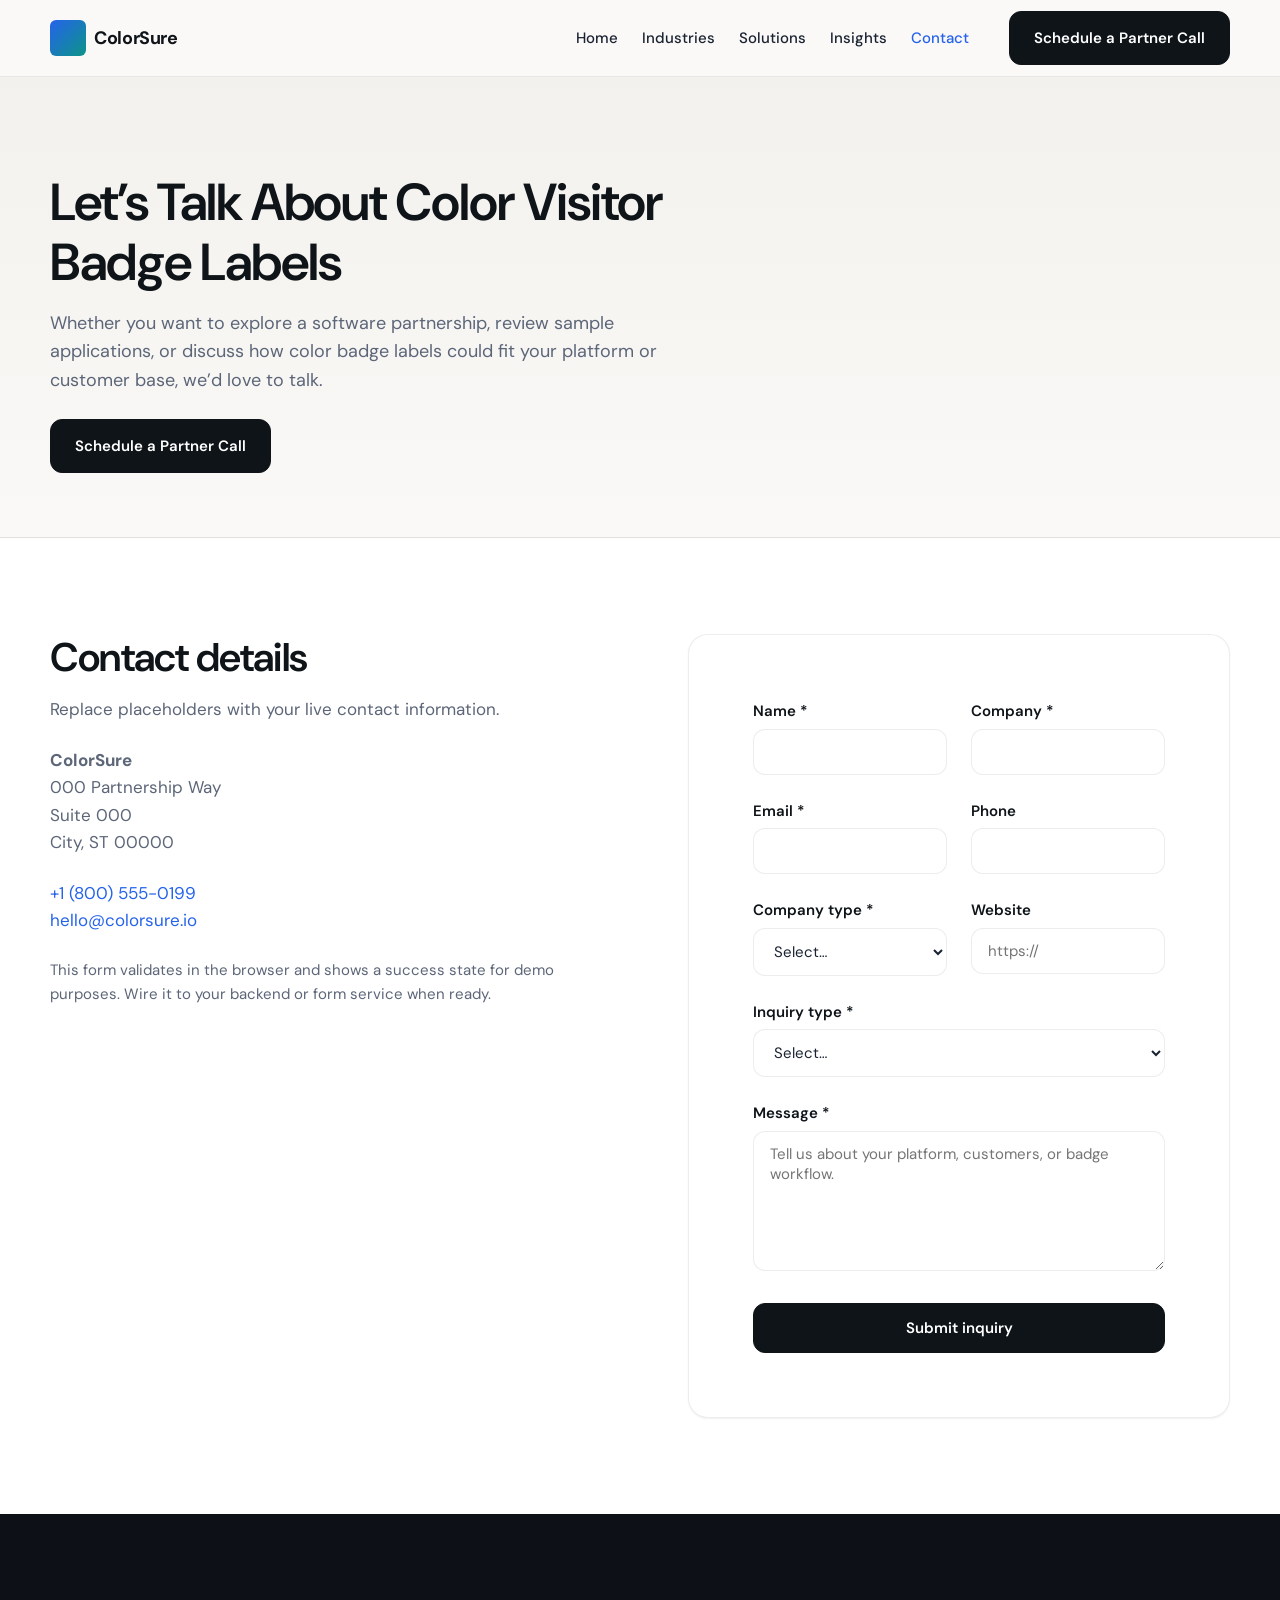
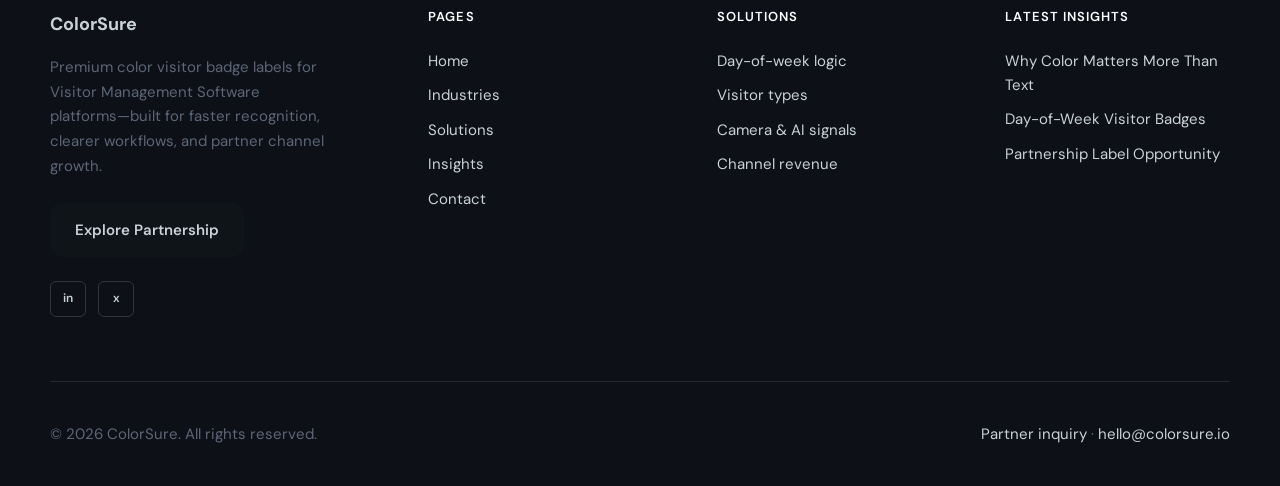
==== contact.html @ 21e8cbcf "Initial commit: static site (colorsure.io) Made-with: Cursor" ====
<!DOCTYPE html>
<html lang="en">
<head>
  <meta charset="UTF-8">
  <meta name="viewport" content="width=device-width, initial-scale=1.0">
  <title>Contact — Visitor Badge Partnership Inquiry | ColorSure</title>
  <meta name="description" content="Contact ColorSure about color visitor badge labels, software partnerships, demos, and sample requests.">
  <meta property="og:title" content="Contact — ColorSure">
  <meta property="og:description" content="Schedule a partner call or request sample concepts for color visitor badge labels.">
  <meta property="og:type" content="website">
  <link rel="preconnect" href="https://fonts.googleapis.com">
  <link rel="preconnect" href="https://fonts.gstatic.com" crossorigin>
  <link href="https://fonts.googleapis.com/css2?family=DM+Sans:ital,opsz,wght@0,9..40,400;0,9..40,500;0,9..40,600;0,9..40,700&display=swap" rel="stylesheet">
  <link rel="stylesheet" href="assets/css/styles.css">
</head>
<body>
  <header class="site-header">
    <div class="site-header__inner">
      <a href="index.html" class="logo" aria-label="ColorSure home">
        <span class="logo__mark" aria-hidden="true"></span>
        ColorSure
      </a>
      <button type="button" class="nav-toggle" aria-expanded="false" aria-controls="site-nav" aria-label="Open menu">
        <span class="nav-toggle__bars"><span class="nav-toggle__bar"></span></span>
      </button>
      <nav id="site-nav" class="nav" aria-label="Primary">
        <ul class="nav__list">
          <li><a href="index.html" class="nav__link">Home</a></li>
          <li><a href="industries.html" class="nav__link">Industries</a></li>
          <li><a href="solutions.html" class="nav__link">Solutions</a></li>
          <li><a href="insights.html" class="nav__link">Insights</a></li>
          <li><a href="contact.html" class="nav__link" aria-current="page">Contact</a></li>
        </ul>
        <div class="nav__cta">
          <a href="contact.html" class="btn btn--primary">Schedule a Partner Call</a>
        </div>
      </nav>
    </div>
  </header>

  <main>
    <section class="page-hero" aria-labelledby="page-title">
      <div class="container">
        <h1 id="page-title">Let’s Talk About Color Visitor Badge Labels</h1>
        <p class="lead">Whether you want to explore a software partnership, review sample applications, or discuss how color badge labels could fit your platform or customer base, we’d love to talk.</p>
        <a href="#contact-form" class="btn btn--primary">Schedule a Partner Call</a>
      </div>
    </section>

    <section class="section section--surface" aria-labelledby="form-heading">
      <div class="container split" style="align-items:start;">
        <div class="reveal">
          <h2 id="form-heading" class="h3" style="font-size:var(--text-h2);">Contact details</h2>
          <p class="muted">Replace placeholders with your live contact information.</p>
          <p><strong>ColorSure</strong><br>
          000 Partnership Way<br>
          Suite 000<br>
          City, ST 00000</p>
          <p><a href="tel:+18005550199">+1 (800) 555-0199</a><br>
          <a href="mailto:hello@colorsure.io">hello@colorsure.io</a></p>
          <p class="muted" style="font-size:var(--text-small);">This form validates in the browser and shows a success state for demo purposes. Wire it to your backend or form service when ready.</p>
        </div>
        <div class="reveal">
          <!-- REPLACEABLE: form endpoint -->
          <form id="contact-form" class="form card" style="padding:var(--space-xl);" action="#" method="post" novalidate>
            <div class="form__row form__row--2">
              <div class="form__field">
                <label for="name">Name <span aria-hidden="true">*</span></label>
                <input type="text" id="name" name="name" required autocomplete="name" aria-required="true">
                <span class="form__error" role="alert"></span>
              </div>
              <div class="form__field">
                <label for="company">Company <span aria-hidden="true">*</span></label>
                <input type="text" id="company" name="company" required autocomplete="organization" aria-required="true">
                <span class="form__error" role="alert"></span>
              </div>
            </div>
            <div class="form__row form__row--2">
              <div class="form__field">
                <label for="email">Email <span aria-hidden="true">*</span></label>
                <input type="email" id="email" name="email" required autocomplete="email" aria-required="true">
                <span class="form__error" role="alert"></span>
              </div>
              <div class="form__field">
                <label for="phone">Phone</label>
                <input type="tel" id="phone" name="phone" autocomplete="tel">
                <span class="form__error" role="alert"></span>
              </div>
            </div>
            <div class="form__row form__row--2">
              <div class="form__field">
                <label for="company-type">Company type <span aria-hidden="true">*</span></label>
                <select id="company-type" name="company_type" required aria-required="true">
                  <option value="">Select…</option>
                  <option value="vms">Visitor Management Software</option>
                  <option value="facility">Facility / end customer</option>
                  <option value="integrator">Integrator / reseller</option>
                  <option value="other">Other</option>
                </select>
                <span class="form__error" role="alert"></span>
              </div>
              <div class="form__field">
                <label for="website">Website</label>
                <input type="url" id="website" name="website" autocomplete="url" placeholder="https://">
                <span class="form__error" role="alert"></span>
              </div>
            </div>
            <div class="form__field">
              <label for="inquiry-type">Inquiry type <span aria-hidden="true">*</span></label>
              <select id="inquiry-type" name="inquiry_type" required aria-required="true">
                <option value="">Select…</option>
                <option value="partnership">Partnership Inquiry</option>
                <option value="demo">Product Demo</option>
                <option value="sample">Sample Request</option>
                <option value="general">General Inquiry</option>
              </select>
              <span class="form__error" role="alert"></span>
            </div>
            <div class="form__field">
              <label for="message">Message <span aria-hidden="true">*</span></label>
              <textarea id="message" name="message" required aria-required="true" placeholder="Tell us about your platform, customers, or badge workflow."></textarea>
              <span class="form__error" role="alert"></span>
            </div>
            <button type="submit" class="btn btn--primary">Submit inquiry</button>
          </form>
          <div id="form-success" class="form-success" tabindex="-1" role="status" aria-live="polite">
            <strong>Thank you.</strong> Your message has been captured for this demo. Connect the form action to your email or CRM to deliver inquiries.
          </div>
        </div>
      </div>
    </section>
  </main>

  <footer class="site-footer">
    <div class="container">
      <div class="site-footer__grid">
        <div>
          <a href="index.html" class="site-footer__brand">ColorSure</a>
          <p class="site-footer__desc">Premium color visitor badge labels for Visitor Management Software platforms—built for faster recognition, clearer workflows, and partner channel growth.</p>
          <p style="margin:0 0 var(--space-sm);"><a href="contact.html" class="btn btn--primary">Explore Partnership</a></p>
          <div class="site-footer__social" aria-label="Social links">
            <a href="#" aria-label="LinkedIn (placeholder)">in</a>
            <a href="#" aria-label="X (placeholder)">x</a>
          </div>
        </div>
        <div>
          <h4>Pages</h4>
          <ul>
            <li><a href="index.html">Home</a></li>
            <li><a href="industries.html">Industries</a></li>
            <li><a href="solutions.html">Solutions</a></li>
            <li><a href="insights.html">Insights</a></li>
            <li><a href="contact.html">Contact</a></li>
          </ul>
        </div>
        <div>
          <h4>Solutions</h4>
          <ul>
            <li><a href="solutions.html#dow">Day-of-week logic</a></li>
            <li><a href="solutions.html#types">Visitor types</a></li>
            <li><a href="solutions.html#ai">Camera &amp; AI signals</a></li>
            <li><a href="solutions.html#revenue">Channel revenue</a></li>
          </ul>
        </div>
        <div>
          <h4>Latest Insights</h4>
          <ul>
            <li><a href="insights.html">Why Color Matters More Than Text</a></li>
            <li><a href="insights.html">Day-of-Week Visitor Badges</a></li>
            <li><a href="insights.html">Partnership Label Opportunity</a></li>
          </ul>
        </div>
      </div>
      <div class="site-footer__bottom">
        <p style="margin:0;">© <span id="y"></span> ColorSure. All rights reserved.</p>
        <p style="margin:0;"><a href="contact.html">Partner inquiry</a> · <a href="mailto:hello@colorsure.io">hello@colorsure.io</a></p>
      </div>
    </div>
  </footer>
  <script>document.getElementById("y").textContent = new Date().getFullYear();</script>
  <script src="assets/js/main.js" defer></script>
</body>
</html>
---- assets/css/styles.css ----
/* =============================================================================
   ColorSure — Visitor Management Badge Labels
   Design system: reset/base, typography, layout, components, footer, responsive
   ============================================================================= */

/* --- Reset / base --- */
*,
*::before,
*::after {
  box-sizing: border-box;
}

html {
  scroll-behavior: smooth;
  -webkit-text-size-adjust: 100%;
}

[id] {
  scroll-margin-top: calc(var(--header-h) + 1rem);
}

body {
  margin: 0;
  font-family: var(--font-sans);
  font-size: var(--text-body);
  line-height: 1.6;
  color: var(--color-text);
  background-color: var(--color-bg);
  -webkit-font-smoothing: antialiased;
}

img {
  max-width: 100%;
  height: auto;
  display: block;
}

a {
  color: var(--color-accent);
  text-decoration: none;
  transition: color var(--transition-fast), opacity var(--transition-fast);
}

a:hover {
  color: var(--color-accent-hover);
}

ul,
ol {
  margin: 0;
  padding: 0;
}

button {
  font-family: inherit;
  cursor: pointer;
}

/* --- CSS custom properties --- */
:root {
  --font-sans: "DM Sans", system-ui, -apple-system, sans-serif;

  --color-bg: #faf9f7;
  --color-bg-warm: #f3f1ed;
  --color-surface: #ffffff;
  --color-ink: #0f1419;
  --color-text: #1a2332;
  --color-muted: #5c6678;
  --color-border: rgba(26, 35, 50, 0.08);
  --color-dark: #0d1117;
  --color-dark-elevated: #161b22;

  --accent-blue: #2563eb;
  --accent-blue-hover: #1d4ed8;
  --accent-green: #059669;
  --accent-amber: #d97706;
  --accent-red: #dc2626;
  --accent-violet: #6d28d9;
  --accent-teal: #0d9488;

  --color-accent: var(--accent-blue);
  --color-accent-hover: var(--accent-blue-hover);

  --radius-sm: 6px;
  --radius-md: 12px;
  --radius-lg: 20px;
  --radius-xl: 28px;

  --shadow-sm: 0 1px 2px rgba(15, 20, 25, 0.06);
  --shadow-md: 0 8px 30px rgba(15, 20, 25, 0.08);
  --shadow-lg: 0 24px 60px rgba(15, 20, 25, 0.12);

  --space-xs: 0.5rem;
  --space-sm: 1rem;
  --space-md: 1.5rem;
  --space-lg: 2.5rem;
  --space-xl: 4rem;
  --space-2xl: 6rem;
  --space-3xl: 8rem;

  --container: min(1180px, calc(100% - 3rem));
  --container-narrow: min(760px, calc(100% - 3rem));

  --text-body: 1.0625rem;
  --text-small: 0.9375rem;
  --text-lead: 1.125rem;
  --text-h1: clamp(2.25rem, 4vw + 1rem, 3.25rem);
  --text-h2: clamp(1.75rem, 2.5vw + 1rem, 2.5rem);
  --text-h3: clamp(1.25rem, 1.2vw + 1rem, 1.5rem);
  --text-h4: 1rem;
  --text-eyebrow: 0.75rem;
  --letter-tight: -0.02em;
  --letter-wide: 0.12em;

  --transition-fast: 0.2s ease;
  --transition-med: 0.35s ease;
  --header-h: 76px;
}

/* --- Typography --- */
h1,
h2,
h3,
h4,
.h1,
.h2,
.h3,
.h4 {
  font-weight: 600;
  line-height: 1.15;
  color: var(--color-ink);
  letter-spacing: var(--letter-tight);
  margin: 0 0 var(--space-sm);
}

h1,
.h1 {
  font-size: var(--text-h1);
}

h2,
.h2 {
  font-size: var(--text-h2);
}

h3,
.h3 {
  font-size: var(--text-h3);
}

h4,
.h4 {
  font-size: var(--text-h4);
  font-weight: 600;
}

p {
  margin: 0 0 var(--space-md);
  color: var(--color-muted);
}

p:last-child {
  margin-bottom: 0;
}

.eyebrow {
  display: block;
  font-size: var(--text-eyebrow);
  font-weight: 600;
  letter-spacing: var(--letter-wide);
  text-transform: uppercase;
  color: var(--color-accent);
  margin-bottom: var(--space-sm);
}

.lead {
  font-size: var(--text-lead);
  color: var(--color-muted);
  max-width: 42rem;
}

.muted {
  color: var(--color-muted);
}

/* --- Layout utilities --- */
.container {
  width: var(--container);
  margin-inline: auto;
}

.container--narrow {
  width: var(--container-narrow);
}

.section {
  padding-block: var(--space-2xl);
}

.section--tight {
  padding-block: var(--space-xl);
}

.section--dark {
  background: var(--color-dark);
  color: #e6e9ef;
}

.section--dark h1,
.section--dark h2,
.section--dark h3,
.section--dark h4,
.section--dark .eyebrow {
  color: #f0f3f8;
}

.section--dark .eyebrow {
  color: #93c5fd;
}

.section--dark p,
.section--dark .lead,
.section--dark .muted {
  color: #a8b0bd;
}

.section--muted {
  background: var(--color-bg-warm);
}

.section--surface {
  background: var(--color-surface);
}

.stack {
  display: flex;
  flex-direction: column;
  gap: var(--space-md);
}

.stack--lg {
  gap: var(--space-lg);
}

.split {
  display: grid;
  gap: var(--space-xl);
  align-items: center;
}

@media (min-width: 900px) {
  .split {
    grid-template-columns: 1fr 1fr;
    gap: var(--space-2xl);
  }

  .split--reverse > :first-child {
    order: 2;
  }
}

.text-center {
  text-align: center;
}

.text-center .lead,
.text-center p {
  margin-inline: auto;
}

/* --- Header / nav --- */
.site-header {
  position: sticky;
  top: 0;
  z-index: 100;
  background: rgba(250, 249, 247, 0.92);
  backdrop-filter: blur(12px);
  border-bottom: 1px solid var(--color-border);
}

.site-header__inner {
  width: var(--container);
  margin-inline: auto;
  min-height: var(--header-h);
  display: flex;
  align-items: center;
  justify-content: space-between;
  gap: var(--space-md);
}

.logo {
  display: flex;
  align-items: center;
  gap: 0.5rem;
  font-weight: 700;
  font-size: 1.125rem;
  color: var(--color-ink);
  letter-spacing: var(--letter-tight);
}

.logo:hover {
  color: var(--color-ink);
  opacity: 0.85;
}

.logo__mark {
  width: 36px;
  height: 36px;
  border-radius: var(--radius-sm);
  background: linear-gradient(135deg, var(--accent-blue), var(--accent-teal));
  flex-shrink: 0;
}

.nav {
  display: flex;
  align-items: center;
  gap: var(--space-lg);
}

.nav__list {
  list-style: none;
  display: flex;
  align-items: center;
  gap: var(--space-md);
}

.nav__link {
  font-size: var(--text-small);
  font-weight: 500;
  color: var(--color-text);
}

.nav__link:hover,
.nav__link[aria-current="page"] {
  color: var(--color-accent);
}

.nav__cta {
  flex-shrink: 0;
}

.nav-toggle {
  display: none;
  width: 44px;
  height: 44px;
  padding: 0;
  border: none;
  background: transparent;
  border-radius: var(--radius-sm);
  align-items: center;
  justify-content: center;
  color: var(--color-ink);
}

.nav-toggle:hover {
  background: var(--color-border);
}

.nav-toggle__bars {
  width: 22px;
  height: 14px;
  position: relative;
}

.nav-toggle__bars::before,
.nav-toggle__bars::after,
.nav-toggle__bar {
  content: "";
  position: absolute;
  left: 0;
  right: 0;
  height: 2px;
  background: currentColor;
  border-radius: 1px;
  transition: transform var(--transition-fast), opacity var(--transition-fast);
}

.nav-toggle__bars::before {
  top: 0;
}

.nav-toggle__bar {
  top: 6px;
}

.nav-toggle__bars::after {
  bottom: 0;
}

.nav-toggle[aria-expanded="true"] .nav-toggle__bars::before {
  transform: translateY(6px) rotate(45deg);
}

.nav-toggle[aria-expanded="true"] .nav-toggle__bars::after {
  transform: translateY(-6px) rotate(-45deg);
}

.nav-toggle[aria-expanded="true"] .nav-toggle__bar {
  opacity: 0;
}

@media (max-width: 899px) {
  .nav-toggle {
    display: flex;
  }

  .nav {
    position: fixed;
    inset: var(--header-h) 0 0 0;
    background: var(--color-surface);
    flex-direction: column;
    align-items: stretch;
    padding: var(--space-lg);
    gap: var(--space-md);
    transform: translateX(100%);
    transition: transform var(--transition-med);
    box-shadow: var(--shadow-lg);
    overflow-y: auto;
  }

  .nav.is-open {
    transform: translateX(0);
  }

  .nav__list {
    flex-direction: column;
    align-items: stretch;
    gap: 0;
  }

  .nav__link {
    display: block;
    padding: var(--space-sm) 0;
    border-bottom: 1px solid var(--color-border);
  }

  .nav__cta {
    margin-top: var(--space-sm);
  }

  .nav__cta .btn {
    width: 100%;
    justify-content: center;
  }
}

/* --- Hero --- */
.hero {
  padding-block: var(--space-2xl) var(--space-xl);
  background: linear-gradient(180deg, var(--color-bg) 0%, var(--color-bg-warm) 100%);
}

.hero__grid {
  display: grid;
  gap: var(--space-xl);
  align-items: center;
}

@media (min-width: 900px) {
  .hero__grid {
    grid-template-columns: 1.05fr 0.95fr;
    gap: var(--space-2xl);
  }
}

.hero__actions {
  display: flex;
  flex-wrap: wrap;
  gap: var(--space-sm);
  margin-top: var(--space-lg);
}

.hero__visual {
  border-radius: var(--radius-xl);
  overflow: hidden;
  box-shadow: var(--shadow-lg);
  background: var(--color-surface);
  border: 1px solid var(--color-border);
}

/* --- Buttons --- */
.btn {
  display: inline-flex;
  align-items: center;
  justify-content: center;
  gap: 0.5rem;
  padding: 0.875rem 1.5rem;
  font-size: var(--text-small);
  font-weight: 600;
  border-radius: var(--radius-md);
  border: 1px solid transparent;
  transition: background var(--transition-fast), color var(--transition-fast),
    border-color var(--transition-fast), box-shadow var(--transition-fast);
}

.btn--primary {
  background: var(--color-ink);
  color: #fff;
  border-color: var(--color-ink);
}

.btn--primary:hover {
  background: var(--color-dark-elevated);
  color: #fff;
  border-color: var(--color-dark-elevated);
  box-shadow: var(--shadow-md);
}

.btn--secondary {
  background: transparent;
  color: var(--color-ink);
  border-color: var(--color-border);
}

.btn--secondary:hover {
  border-color: var(--color-ink);
  background: var(--color-surface);
}

.btn--ghost {
  background: transparent;
  color: var(--color-accent);
  border-color: transparent;
  padding-inline: 0;
}

.btn--ghost:hover {
  color: var(--color-accent-hover);
}

.section--dark .btn--primary {
  background: #fff;
  color: var(--color-ink);
  border-color: #fff;
}

.section--dark .btn--primary:hover {
  background: var(--color-bg-warm);
  color: var(--color-ink);
}

.section--dark .btn--secondary {
  color: #e6e9ef;
  border-color: rgba(255, 255, 255, 0.25);
}

.section--dark .btn--secondary:hover {
  background: rgba(255, 255, 255, 0.08);
  border-color: rgba(255, 255, 255, 0.4);
}

/* --- Cards --- */
.card {
  background: var(--color-surface);
  border-radius: var(--radius-lg);
  border: 1px solid var(--color-border);
  padding: var(--space-lg);
  box-shadow: var(--shadow-sm);
  transition: box-shadow var(--transition-fast), border-color var(--transition-fast),
    transform var(--transition-fast);
}

.card:hover {
  box-shadow: var(--shadow-md);
  border-color: rgba(37, 99, 235, 0.15);
}

.card__icon {
  width: 48px;
  height: 48px;
  border-radius: var(--radius-md);
  display: flex;
  align-items: center;
  justify-content: center;
  font-weight: 700;
  font-size: 0.875rem;
  margin-bottom: var(--space-md);
}

.card__icon--blue {
  background: rgba(37, 99, 235, 0.12);
  color: var(--accent-blue);
}

.card__icon--green {
  background: rgba(5, 150, 105, 0.12);
  color: var(--accent-green);
}

.card__icon--amber {
  background: rgba(217, 119, 6, 0.15);
  color: var(--accent-amber);
}

.card__icon--red {
  background: rgba(220, 38, 38, 0.12);
  color: var(--accent-red);
}

.card__icon--violet {
  background: rgba(109, 40, 217, 0.12);
  color: var(--accent-violet);
}

.card__icon--teal {
  background: rgba(13, 148, 136, 0.12);
  color: var(--accent-teal);
}

.feature-grid {
  display: grid;
  gap: var(--space-md);
}

@media (min-width: 600px) {
  .feature-grid {
    grid-template-columns: repeat(2, 1fr);
  }
}

@media (min-width: 1000px) {
  .feature-grid--6 {
    grid-template-columns: repeat(3, 1fr);
  }
}

/* --- Proof / case blocks --- */
.proof-block {
  padding-block: var(--space-2xl);
}

.proof-block__quote {
  font-size: var(--text-lead);
  font-style: italic;
  color: var(--color-text);
  margin-bottom: var(--space-md);
  border-left: 3px solid var(--color-accent);
  padding-left: var(--space-md);
}

.proof-block__cite {
  font-size: var(--text-small);
  color: var(--color-muted);
}

.proof-block__cite strong {
  display: block;
  color: var(--color-ink);
  font-style: normal;
  margin-bottom: 0.25rem;
}

.stat {
  font-size: clamp(2rem, 3vw, 2.75rem);
  font-weight: 700;
  color: var(--color-ink);
  letter-spacing: var(--letter-tight);
  line-height: 1;
  margin-bottom: var(--space-xs);
}

.section--dark .stat {
  color: #fff;
}

.section--dark .proof-block__quote {
  color: #e6e9ef;
  border-left-color: #93c5fd;
}

.section--dark .proof-block__cite strong {
  color: #fff;
}

/* --- Logo strip --- */
.logo-strip {
  text-align: center;
}

.logo-strip__grid {
  display: flex;
  flex-wrap: wrap;
  justify-content: center;
  align-items: center;
  gap: var(--space-lg) var(--space-xl);
  margin-top: var(--space-xl);
  padding: var(--space-lg);
  background: var(--color-surface);
  border-radius: var(--radius-lg);
  border: 1px dashed var(--color-border);
}

.logo-placeholder {
  width: 120px;
  height: 40px;
  border-radius: var(--radius-sm);
  background: var(--color-bg-warm);
  border: 1px solid var(--color-border);
  display: flex;
  align-items: center;
  justify-content: center;
  font-size: 0.65rem;
  font-weight: 600;
  letter-spacing: 0.06em;
  text-transform: uppercase;
  color: var(--color-muted);
}

/* --- Why us list --- */
.why-grid {
  display: grid;
  gap: var(--space-lg);
}

@media (min-width: 768px) {
  .why-grid {
    grid-template-columns: 1fr 1fr;
  }
}

.why-item {
  display: flex;
  gap: var(--space-md);
  align-items: flex-start;
}

.why-item__check {
  flex-shrink: 0;
  width: 28px;
  height: 28px;
  border-radius: 50%;
  background: rgba(37, 99, 235, 0.12);
  color: var(--accent-blue);
  display: flex;
  align-items: center;
  justify-content: center;
  font-size: 0.875rem;
  font-weight: 700;
}

.why-item h4 {
  margin-bottom: 0.35rem;
}

.why-item p {
  font-size: var(--text-small);
  margin: 0;
}

.sub-block {
  margin-top: var(--space-xl);
  padding: var(--space-lg);
  background: var(--color-surface);
  border-radius: var(--radius-lg);
  border: 1px solid var(--color-border);
}

.section--dark .sub-block {
  background: var(--color-dark-elevated);
  border-color: rgba(255, 255, 255, 0.08);
}

/* --- Process --- */
.process-steps {
  display: grid;
  gap: var(--space-md);
}

@media (min-width: 640px) and (max-width: 999px) {
  .process-steps {
    grid-template-columns: repeat(2, 1fr);
  }
}

@media (min-width: 1000px) {
  .process-steps {
    grid-template-columns: repeat(5, 1fr);
    gap: var(--space-sm);
  }
}

.process-step {
  position: relative;
  padding: var(--space-md);
  background: var(--color-surface);
  border-radius: var(--radius-md);
  border: 1px solid var(--color-border);
  text-align: center;
}

.process-step__num {
  width: 40px;
  height: 40px;
  margin: 0 auto var(--space-sm);
  border-radius: 50%;
  background: var(--color-ink);
  color: #fff;
  font-weight: 700;
  font-size: var(--text-small);
  display: flex;
  align-items: center;
  justify-content: center;
}

.process-step h4 {
  font-size: 0.9375rem;
  margin-bottom: 0.5rem;
}

.process-step p {
  font-size: 0.8125rem;
  margin: 0;
}

.section--muted .process-step {
  background: var(--color-surface);
}

/* --- Article cards --- */
.article-grid {
  display: grid;
  gap: var(--space-lg);
}

@media (min-width: 768px) {
  .article-grid {
    grid-template-columns: repeat(3, 1fr);
  }
}

.article-card {
  border-radius: var(--radius-lg);
  overflow: hidden;
  background: var(--color-surface);
  border: 1px solid var(--color-border);
  transition: box-shadow var(--transition-fast);
}

.article-card:hover {
  box-shadow: var(--shadow-md);
}

.article-card__image {
  aspect-ratio: 16 / 10;
  background: linear-gradient(145deg, var(--color-bg-warm), #e2e8f0);
  display: flex;
  align-items: center;
  justify-content: center;
  color: var(--color-muted);
  font-size: var(--text-small);
  text-align: center;
  padding: var(--space-md);
}

.article-card__body {
  padding: var(--space-md);
}

.article-card__tag {
  font-size: 0.6875rem;
  font-weight: 600;
  letter-spacing: 0.08em;
  text-transform: uppercase;
  color: var(--color-accent);
  margin-bottom: 0.5rem;
}

.article-card h3 {
  font-size: 1.0625rem;
  margin-bottom: 0.5rem;
}

.article-card h3 a {
  color: var(--color-ink);
}

.article-card h3 a:hover {
  color: var(--color-accent);
}

.article-card p {
  font-size: var(--text-small);
  margin: 0;
}

/* --- CTA banner --- */
.cta-banner {
  padding-block: var(--space-2xl);
  text-align: center;
}

.cta-banner__actions {
  margin-top: var(--space-lg);
  display: flex;
  flex-wrap: wrap;
  gap: var(--space-sm);
  justify-content: center;
}

/* --- Page hero (inner pages) --- */
.page-hero {
  padding-block: var(--space-2xl) var(--space-xl);
  background: linear-gradient(180deg, var(--color-bg-warm) 0%, var(--color-bg) 100%);
  border-bottom: 1px solid var(--color-border);
}

.page-hero h1 {
  max-width: 18ch;
}

.page-hero .lead {
  max-width: 40rem;
}

/* --- Forms --- */
.form {
  display: flex;
  flex-direction: column;
  gap: var(--space-md);
}

.form__row {
  display: grid;
  gap: var(--space-md);
}

@media (min-width: 600px) {
  .form__row--2 {
    grid-template-columns: 1fr 1fr;
  }
}

.form__field label {
  display: block;
  font-size: var(--text-small);
  font-weight: 600;
  color: var(--color-ink);
  margin-bottom: 0.35rem;
}

.form__field input,
.form__field select,
.form__field textarea {
  width: 100%;
  padding: 0.75rem 1rem;
  font-size: var(--text-small);
  font-family: inherit;
  border: 1px solid var(--color-border);
  border-radius: var(--radius-md);
  background: var(--color-surface);
  color: var(--color-text);
  transition: border-color var(--transition-fast), box-shadow var(--transition-fast);
}

.form__field input:focus,
.form__field select:focus,
.form__field textarea:focus {
  outline: none;
  border-color: var(--color-accent);
  box-shadow: 0 0 0 3px rgba(37, 99, 235, 0.15);
}

.form__field textarea {
  min-height: 140px;
  resize: vertical;
}

.form__error {
  font-size: 0.8125rem;
  color: var(--accent-red);
  margin-top: 0.35rem;
  display: none;
}

.form__field.is-invalid input,
.form__field.is-invalid select,
.form__field.is-invalid textarea {
  border-color: var(--accent-red);
}

.form__field.is-invalid .form__error {
  display: block;
}

.form-success {
  display: none;
  padding: var(--space-lg);
  background: rgba(5, 150, 105, 0.1);
  border: 1px solid rgba(5, 150, 105, 0.3);
  border-radius: var(--radius-md);
  color: var(--color-text);
}

.form-success.is-visible {
  display: block;
}

/* --- FAQ --- */
.faq {
  max-width: 760px;
  margin-inline: auto;
}

.faq__item {
  border-bottom: 1px solid var(--color-border);
}

.faq__trigger {
  width: 100%;
  text-align: left;
  padding: var(--space-md) 0;
  display: flex;
  justify-content: space-between;
  align-items: center;
  gap: var(--space-md);
  font-size: 1rem;
  font-weight: 600;
  color: var(--color-ink);
  background: none;
  border: none;
}

.faq__trigger:hover {
  color: var(--color-accent);
}

.faq__icon {
  flex-shrink: 0;
  width: 28px;
  height: 28px;
  border-radius: 50%;
  border: 1px solid var(--color-border);
  display: flex;
  align-items: center;
  justify-content: center;
  font-size: 1.25rem;
  line-height: 1;
  transition: transform var(--transition-fast);
}

.faq__item.is-open .faq__icon {
  transform: rotate(45deg);
}

.faq__panel {
  display: none;
  padding-bottom: var(--space-md);
}

.faq__item.is-open .faq__panel {
  display: block;
}

.faq__panel p {
  font-size: var(--text-small);
  margin: 0;
}

/* --- Industries page cards --- */
.industry-card {
  padding: var(--space-xl);
  border-radius: var(--radius-lg);
  background: var(--color-surface);
  border: 1px solid var(--color-border);
  margin-bottom: var(--space-lg);
}

.industry-card:last-child {
  margin-bottom: 0;
}

/* --- Insights featured --- */
.featured-article {
  display: grid;
  gap: var(--space-lg);
  align-items: center;
  padding: var(--space-xl);
  background: var(--color-surface);
  border-radius: var(--radius-xl);
  border: 1px solid var(--color-border);
  margin-bottom: var(--space-2xl);
}

@media (min-width: 900px) {
  .featured-article {
    grid-template-columns: 1.2fr 1fr;
  }
}

.featured-article__visual {
  aspect-ratio: 16 / 10;
  border-radius: var(--radius-lg);
  background: linear-gradient(135deg, #1e3a5f, var(--accent-teal));
  display: flex;
  align-items: center;
  justify-content: center;
  color: rgba(255, 255, 255, 0.9);
  font-size: var(--text-small);
  text-align: center;
  padding: var(--space-md);
}

.tag-list {
  display: flex;
  flex-wrap: wrap;
  gap: 0.5rem;
  margin-top: var(--space-md);
}

.tag {
  font-size: 0.6875rem;
  font-weight: 600;
  letter-spacing: 0.06em;
  text-transform: uppercase;
  padding: 0.35rem 0.65rem;
  border-radius: 999px;
  background: var(--color-bg-warm);
  color: var(--color-muted);
  border: 1px solid var(--color-border);
}

/* --- Placeholder visuals (badge mockup) --- */
.visual-badge {
  padding: var(--space-xl);
  display: flex;
  flex-direction: column;
  align-items: center;
  justify-content: center;
  gap: var(--space-md);
  min-height: 280px;
  background: linear-gradient(160deg, #f8fafc 0%, #e2e8f0 100%);
}

.visual-badge__row {
  display: flex;
  gap: 0.75rem;
  flex-wrap: wrap;
  justify-content: center;
}

.badge-chip {
  width: 72px;
  height: 104px;
  border-radius: 8px;
  box-shadow: var(--shadow-md);
  border: 1px solid rgba(0, 0, 0, 0.06);
  display: flex;
  flex-direction: column;
  align-items: center;
  justify-content: flex-end;
  padding-bottom: 8px;
  font-size: 0.5rem;
  font-weight: 700;
  letter-spacing: 0.05em;
  text-transform: uppercase;
  color: rgba(0, 0, 0, 0.45);
}

.badge-chip--blue {
  background: linear-gradient(180deg, #3b82f6 0%, #1d4ed8 100%);
}

.badge-chip--green {
  background: linear-gradient(180deg, #34d399 0%, #059669 100%);
}

.badge-chip--amber {
  background: linear-gradient(180deg, #fbbf24 0%, #d97706 100%);
}

.badge-chip--red {
  background: linear-gradient(180deg, #f87171 0%, #dc2626 100%);
}

/* --- Footer --- */
.site-footer {
  background: var(--color-dark);
  color: #a8b0bd;
  padding-block: var(--space-2xl) var(--space-lg);
  font-size: var(--text-small);
}

.site-footer a {
  color: #c9d1d9;
}

.site-footer a:hover {
  color: #fff;
}

.site-footer__grid {
  display: grid;
  gap: var(--space-xl);
  margin-bottom: var(--space-xl);
}

@media (min-width: 768px) {
  .site-footer__grid {
    grid-template-columns: 1.4fr 1fr 1fr 1fr;
  }
}

.site-footer__brand {
  font-weight: 700;
  font-size: 1.125rem;
  color: #fff;
  margin-bottom: var(--space-sm);
  display: inline-block;
}

.site-footer__desc {
  margin: 0 0 var(--space-md);
  line-height: 1.65;
  max-width: 280px;
}

.site-footer h4 {
  color: #fff;
  font-size: 0.8125rem;
  font-weight: 600;
  letter-spacing: 0.08em;
  text-transform: uppercase;
  margin: 0 0 var(--space-md);
}

.site-footer ul {
  list-style: none;
  margin: 0;
  padding: 0;
}

.site-footer li {
  margin-bottom: 0.65rem;
}

.site-footer__social {
  display: flex;
  gap: 0.75rem;
  margin-top: var(--space-md);
}

.site-footer__social a {
  width: 36px;
  height: 36px;
  border-radius: var(--radius-sm);
  border: 1px solid rgba(255, 255, 255, 0.15);
  display: flex;
  align-items: center;
  justify-content: center;
  font-size: 0.75rem;
  font-weight: 600;
}

.site-footer__social a:hover {
  background: rgba(255, 255, 255, 0.08);
  border-color: rgba(255, 255, 255, 0.25);
}

.site-footer__bottom {
  padding-top: var(--space-lg);
  border-top: 1px solid rgba(255, 255, 255, 0.1);
  display: flex;
  flex-wrap: wrap;
  gap: var(--space-md);
  justify-content: space-between;
  align-items: center;
}

/* --- Reveal on scroll --- */
.reveal {
  opacity: 0;
  transform: translateY(20px);
  transition: opacity 0.6s ease, transform 0.6s ease;
}

.reveal.is-visible {
  opacity: 1;
  transform: translateY(0);
}

/* --- Utilities --- */
.mt-0 {
  margin-top: 0;
}

.mb-lg {
  margin-bottom: var(--space-lg);
}

.sr-only {
  position: absolute;
  width: 1px;
  height: 1px;
  padding: 0;
  margin: -1px;
  overflow: hidden;
  clip: rect(0, 0, 0, 0);
  white-space: nowrap;
  border: 0;
}
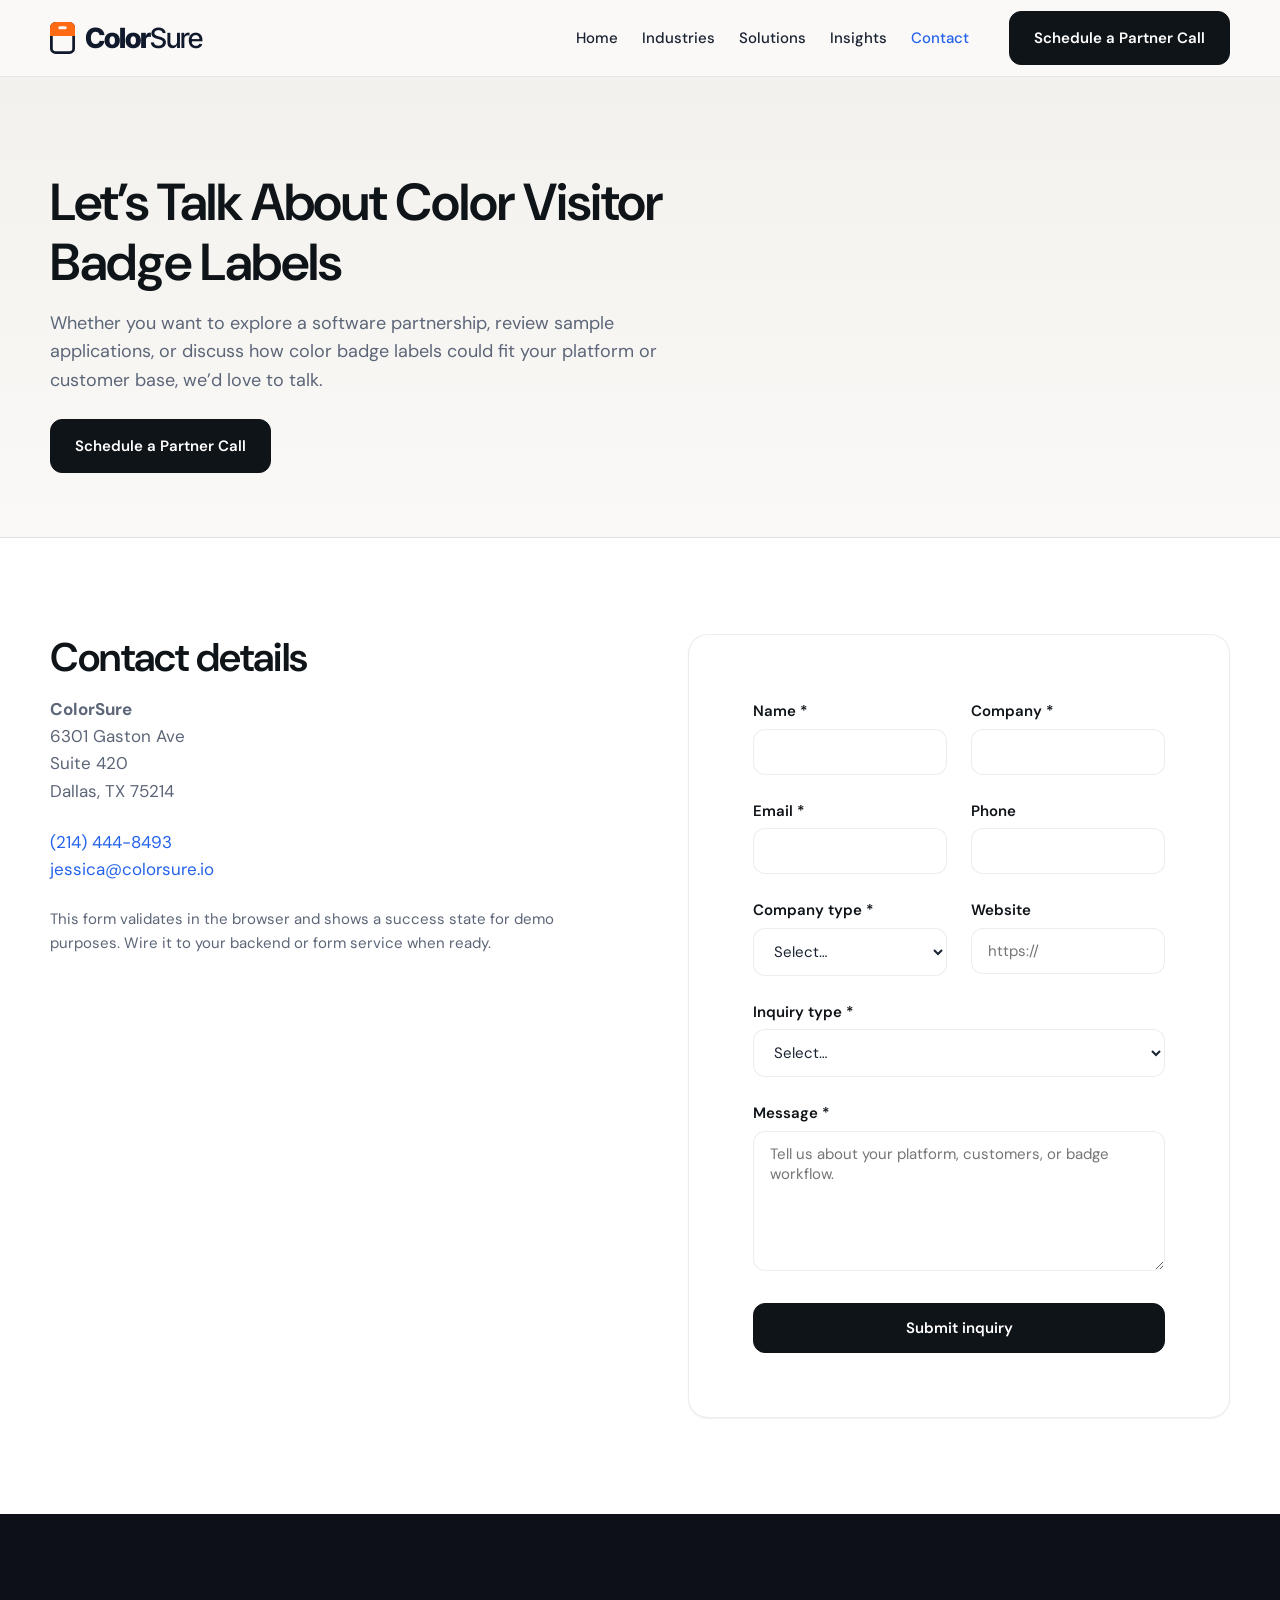
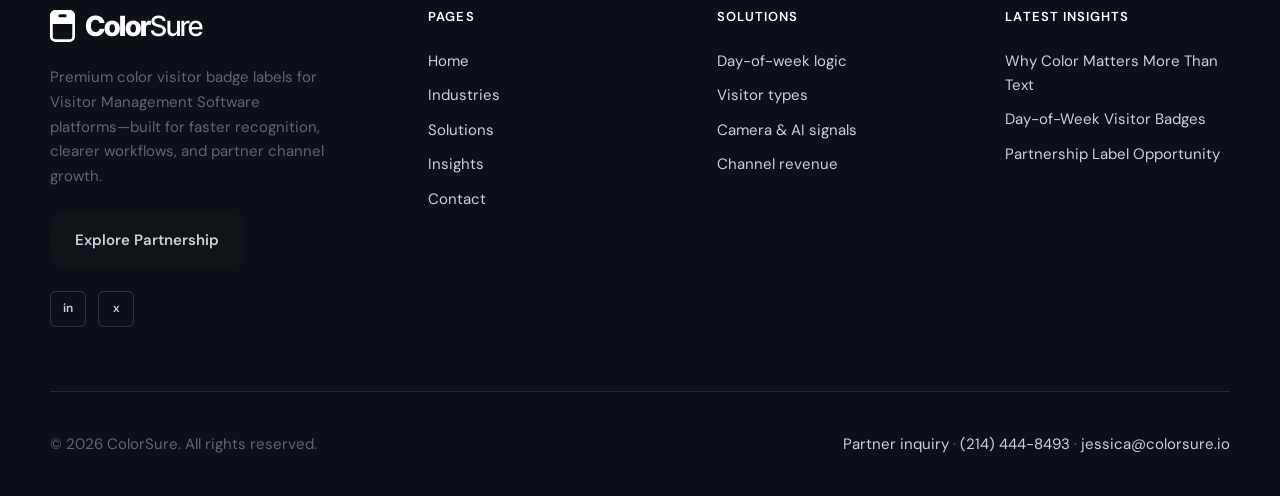
==== commit e3cf85e9: "Replace placeholder images and publish live contact details. Use the designer photography and ColorS" ====
--- a/contact.html
+++ b/contact.html
@@ -10,6 +10,7 @@
   <meta property="og:type" content="website">
   <link rel="preconnect" href="https://fonts.googleapis.com">
   <link rel="preconnect" href="https://fonts.gstatic.com" crossorigin>
+  <link href="https://fonts.googleapis.com/css2?family=Inter+Tight:wght@500;800&display=swap" rel="stylesheet">
   <link href="https://fonts.googleapis.com/css2?family=DM+Sans:ital,opsz,wght@0,9..40,400;0,9..40,500;0,9..40,600;0,9..40,700&display=swap" rel="stylesheet">
   <link rel="stylesheet" href="assets/css/styles.css">
 </head>
@@ -17,8 +18,11 @@
   <header class="site-header">
     <div class="site-header__inner">
       <a href="index.html" class="logo" aria-label="ColorSure home">
-        <span class="logo__mark" aria-hidden="true"></span>
-        ColorSure
+        <svg class="logo__svg" viewBox="0 0 252 46" aria-hidden="true">
+          <mask id="cs-logo-h"><rect width="36" height="46" fill="#fff"/><rect x="12" y="6" width="12" height="4.5" rx="2.25" fill="#000"/></mask>
+          <g mask="url(#cs-logo-h)"><rect x="2" y="2" width="32" height="42" rx="6" fill="none" stroke="#111A2C" stroke-width="4"/><path d="M8 0h20a8 8 0 0 1 8 8v12H0V8a8 8 0 0 1 8-8z" fill="#FF6A13"/></g>
+          <text x="50" y="37.6" fill="#111A2C" font-family="'Inter Tight', 'Helvetica Neue', Arial, sans-serif" font-size="40" letter-spacing="-1.4"><tspan font-weight="800">Color</tspan><tspan font-weight="500">Sure</tspan></text>
+        </svg>
       </a>
       <button type="button" class="nav-toggle" aria-expanded="false" aria-controls="site-nav" aria-label="Open menu">
         <span class="nav-toggle__bars"><span class="nav-toggle__bar"></span></span>
@@ -51,13 +55,12 @@
       <div class="container split" style="align-items:start;">
         <div class="reveal">
           <h2 id="form-heading" class="h3" style="font-size:var(--text-h2);">Contact details</h2>
-          <p class="muted">Replace placeholders with your live contact information.</p>
           <p><strong>ColorSure</strong><br>
-          000 Partnership Way<br>
-          Suite 000<br>
-          City, ST 00000</p>
-          <p><a href="tel:+18005550199">+1 (800) 555-0199</a><br>
-          <a href="mailto:hello@colorsure.io">hello@colorsure.io</a></p>
+          6301 Gaston Ave<br>
+          Suite 420<br>
+          Dallas, TX 75214</p>
+          <p><a href="tel:+12144448493">(214) 444-8493</a><br>
+          <a href="mailto:jessica@colorsure.io">jessica@colorsure.io</a></p>
           <p class="muted" style="font-size:var(--text-small);">This form validates in the browser and shows a success state for demo purposes. Wire it to your backend or form service when ready.</p>
         </div>
         <div class="reveal">
@@ -135,7 +138,13 @@
     <div class="container">
       <div class="site-footer__grid">
         <div>
-          <a href="index.html" class="site-footer__brand">ColorSure</a>
+          <a href="index.html" class="site-footer__brand" aria-label="ColorSure home">
+            <svg class="logo__svg" viewBox="0 0 252 46" aria-hidden="true">
+              <mask id="cs-logo-f"><rect width="36" height="46" fill="#fff"/><rect x="12" y="6" width="12" height="4.5" rx="2.25" fill="#000"/></mask>
+              <g mask="url(#cs-logo-f)"><rect x="2" y="2" width="32" height="42" rx="6" fill="none" stroke="#FFFFFF" stroke-width="4"/><path d="M8 0h20a8 8 0 0 1 8 8v12H0V8a8 8 0 0 1 8-8z" fill="#FFFFFF"/></g>
+              <text x="50" y="37.6" fill="#FFFFFF" font-family="'Inter Tight', 'Helvetica Neue', Arial, sans-serif" font-size="40" letter-spacing="-1.4"><tspan font-weight="800">Color</tspan><tspan font-weight="500">Sure</tspan></text>
+            </svg>
+          </a>
           <p class="site-footer__desc">Premium color visitor badge labels for Visitor Management Software platforms—built for faster recognition, clearer workflows, and partner channel growth.</p>
           <p style="margin:0 0 var(--space-sm);"><a href="contact.html" class="btn btn--primary">Explore Partnership</a></p>
           <div class="site-footer__social" aria-label="Social links">
@@ -173,7 +182,7 @@
       </div>
       <div class="site-footer__bottom">
         <p style="margin:0;">© <span id="y"></span> ColorSure. All rights reserved.</p>
-        <p style="margin:0;"><a href="contact.html">Partner inquiry</a> · <a href="mailto:hello@colorsure.io">hello@colorsure.io</a></p>
+        <p style="margin:0;"><a href="contact.html">Partner inquiry</a> · <a href="tel:+12144448493">(214) 444-8493</a> · <a href="mailto:jessica@colorsure.io">jessica@colorsure.io</a></p>
       </div>
     </div>
   </footer>
--- a/assets/css/styles.css
+++ b/assets/css/styles.css
@@ -291,24 +291,18 @@
 .logo {
   display: flex;
   align-items: center;
-  gap: 0.5rem;
-  font-weight: 700;
-  font-size: 1.125rem;
-  color: var(--color-ink);
-  letter-spacing: var(--letter-tight);
-}
-
-.logo:hover {
-  color: var(--color-ink);
+  line-height: 0;
+}
+
+.logo:hover,
+.site-footer__brand:hover {
   opacity: 0.85;
 }
 
-.logo__mark {
-  width: 36px;
-  height: 36px;
-  border-radius: var(--radius-sm);
-  background: linear-gradient(135deg, var(--accent-blue), var(--accent-teal));
-  flex-shrink: 0;
+.logo__svg {
+  height: 32px;
+  width: auto;
+  display: block;
 }
 
 .nav {
@@ -842,14 +836,30 @@
 
 .article-card__image {
   aspect-ratio: 16 / 10;
-  background: linear-gradient(145deg, var(--color-bg-warm), #e2e8f0);
-  display: flex;
-  align-items: center;
-  justify-content: center;
+  background: #f4f6f8;
+  display: block;
+  overflow: hidden;
   color: var(--color-muted);
   font-size: var(--text-small);
   text-align: center;
-  padding: var(--space-md);
+  padding: 0;
+}
+
+.article-card__image img,
+.featured-article__visual img,
+.hero__visual > img,
+.industry-card__image img,
+.page-hero__media img {
+  display: block;
+  width: 100%;
+  height: 100%;
+  object-fit: cover;
+}
+
+.article-card__image img.is-diagram,
+.hero__visual > img.is-diagram {
+  object-fit: contain;
+  background: #f7f8fa;
 }
 
 .article-card__body {
@@ -910,6 +920,23 @@
 
 .page-hero .lead {
   max-width: 40rem;
+}
+
+.page-hero__media {
+  margin-top: var(--space-xl);
+  border-radius: var(--radius-xl);
+  overflow: hidden;
+  aspect-ratio: 2 / 1;
+  border: 1px solid var(--color-border);
+  background: #f4f6f8;
+}
+
+.industry-card__image {
+  aspect-ratio: 2 / 1;
+  border-radius: var(--radius-md);
+  overflow: hidden;
+  margin-bottom: var(--space-lg);
+  background: #f4f6f8;
 }
 
 /* --- Forms --- */
@@ -1090,14 +1117,9 @@
 .featured-article__visual {
   aspect-ratio: 16 / 10;
   border-radius: var(--radius-lg);
-  background: linear-gradient(135deg, #1e3a5f, var(--accent-teal));
-  display: flex;
-  align-items: center;
-  justify-content: center;
-  color: rgba(255, 255, 255, 0.9);
-  font-size: var(--text-small);
-  text-align: center;
-  padding: var(--space-md);
+  background: #f4f6f8;
+  display: block;
+  overflow: hidden;
 }
 
 .tag-list {
@@ -1201,11 +1223,9 @@
 }
 
 .site-footer__brand {
-  font-weight: 700;
-  font-size: 1.125rem;
-  color: #fff;
   margin-bottom: var(--space-sm);
   display: inline-block;
+  line-height: 0;
 }
 
 .site-footer__desc {
